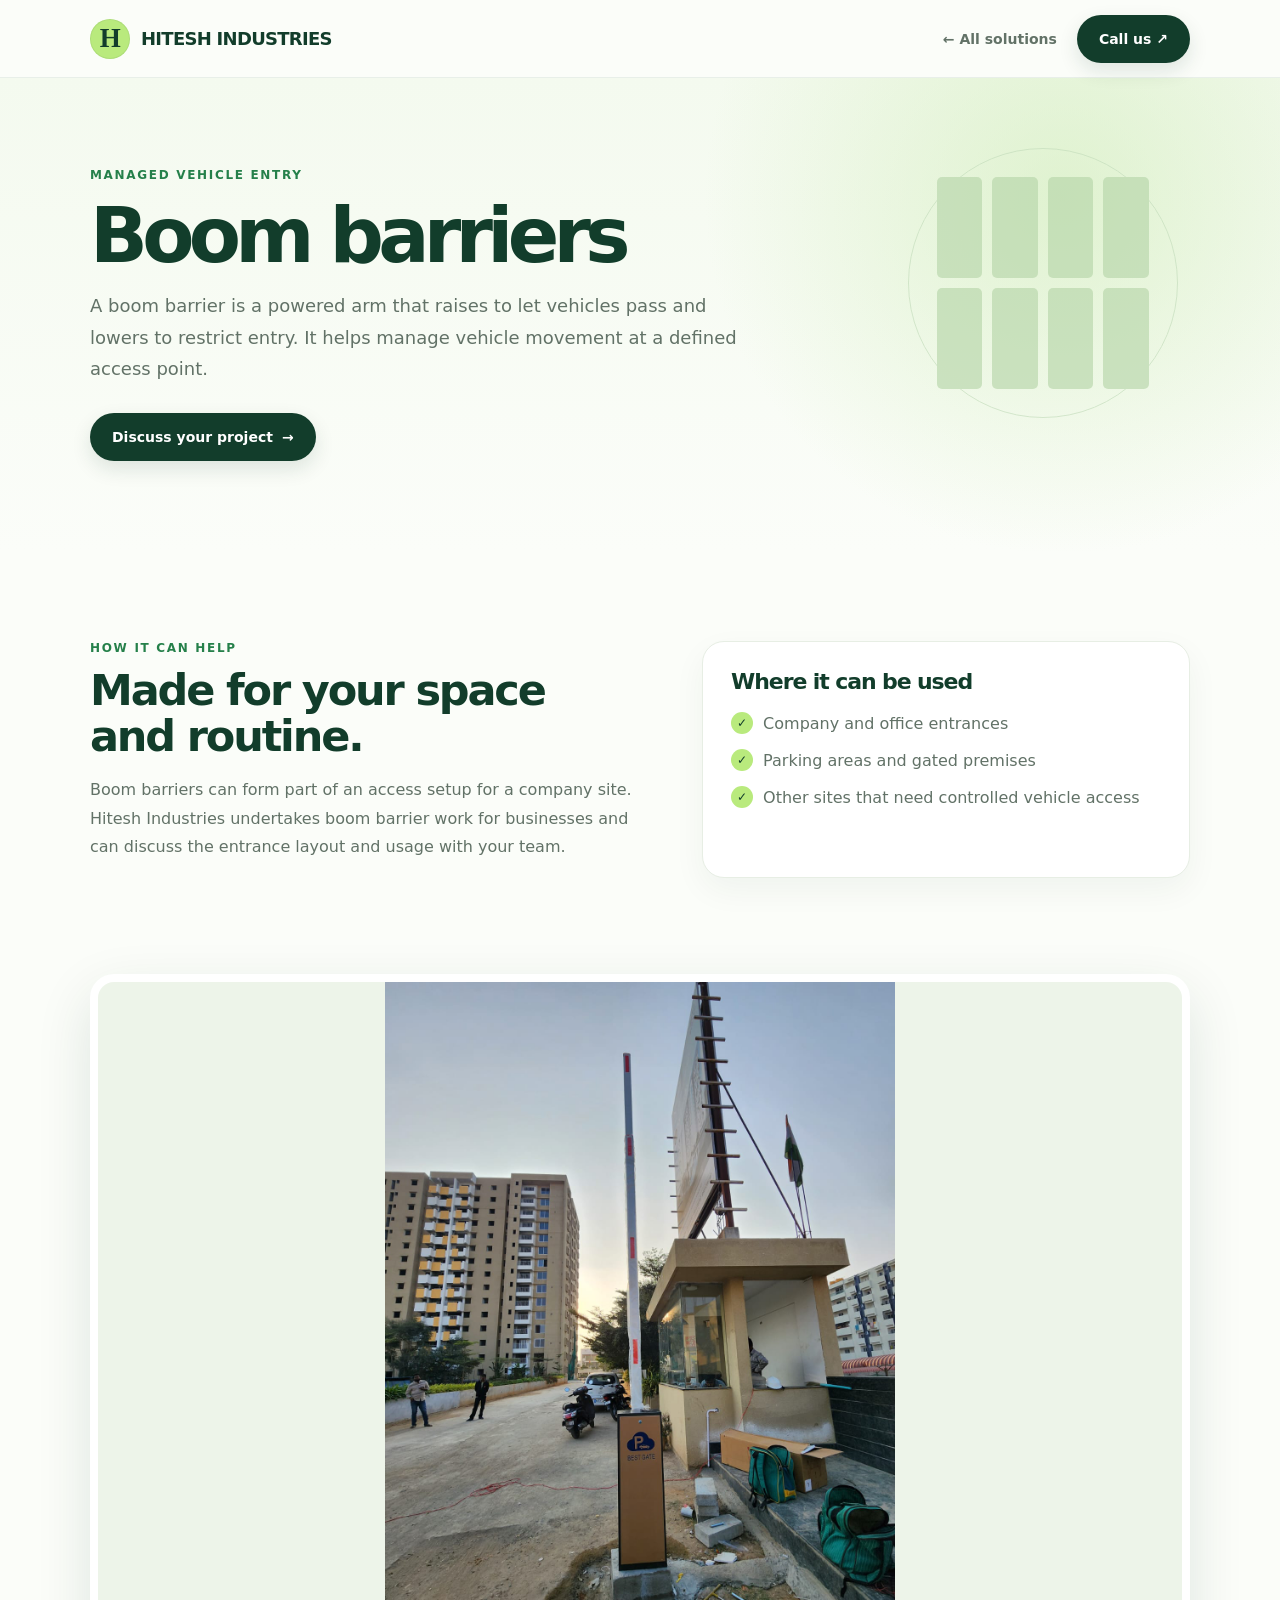
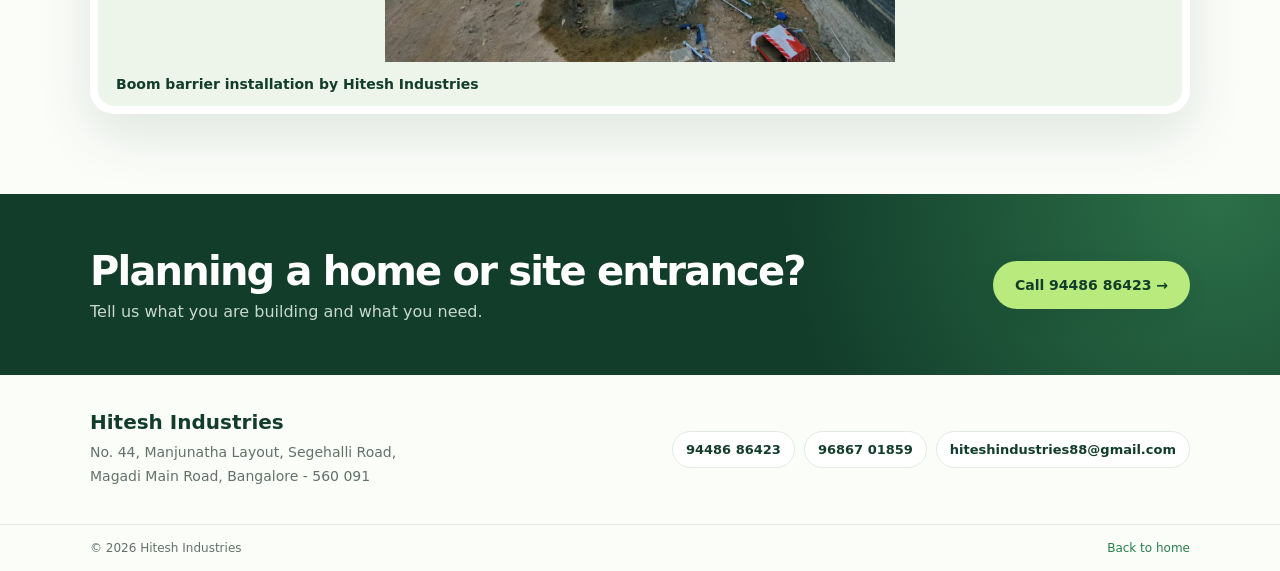
==== solutions/boom-barriers.html @ 5a101bc6 "Add solution detail pages" ====
<!doctype html>
<html lang="en">
<head>
<meta charset="utf-8"><meta name="viewport" content="width=device-width, initial-scale=1"><meta name="theme-color" content="#f6fbf5">
<meta name="description" content="Boom barriers by Hitesh Industries, Bengaluru. Custom fabrication for home and business entrances.">
<title>Boom barriers | Hitesh Industries</title><link rel="stylesheet" href="detail.css">
</head>
<body>
<header class="topbar"><nav class="nav wrap" aria-label="Main navigation"><a class="brand" href="../index.html"><span class="brand-mark">H</span><span>HITESH INDUSTRIES</span></a><a class="back" href="../index.html#solutions">← All solutions</a><a class="button" href="tel:+919448686423">Call us ↗</a></nav></header>
<main>
<section class="hero"><div class="wrap hero-inner"><div class="eyebrow">Managed vehicle entry</div><h1>Boom barriers</h1><p class="intro">A boom barrier is a powered arm that raises to let vehicles pass and lowers to restrict entry. It helps manage vehicle movement at a defined access point.</p><a class="button" href="../index.html#contact">Discuss your project <span>→</span></a></div><div class="decor" aria-hidden="true"><span></span><span></span><span></span><span></span><span></span><span></span><span></span><span></span></div></section>
<section class="content wrap"><div class="copy"><div class="eyebrow">How it can help</div><h2>Made for your space and routine.</h2><p>Boom barriers can form part of an access setup for a company site. Hitesh Industries undertakes boom barrier work for businesses and can discuss the entrance layout and usage with your team.</p></div><aside class="uses"><h2>Where it can be used</h2><ul><li>Company and office entrances</li>
<li>Parking areas and gated premises</li>
<li>Other sites that need controlled vehicle access</li></ul></aside></section>
<section class="project-photo-section"><div class="wrap"><figure class="project-photo portrait"><img src="../images/projects/boom-barrier-installation.jpeg" alt="Boom barrier installation at a residential complex entrance"><figcaption>Boom barrier installation by Hitesh Industries</figcaption></figure></div></section>
<section class="cta"><div class="wrap cta-inner"><div><h2>Planning a home or site entrance?</h2><p>Tell us what you are building and what you need.</p></div><a class="button" href="tel:+919448686423">Call 94486 86423 →</a></div></section>
<section class="contact wrap"><div><h2>Hitesh Industries</h2><p>No. 44, Manjunatha Layout, Segehalli Road,<br>Magadi Main Road, Bangalore - 560 091</p></div><div class="links"><a href="tel:+919448686423">94486 86423</a><a href="tel:+919686701859">96867 01859</a><a href="mailto:hiteshindustries88@gmail.com">hiteshindustries88@gmail.com</a></div></section>
</main><footer><div class="wrap">© 2026 Hitesh Industries <a href="../index.html">Back to home</a></div></footer>
</body></html>
---- solutions/detail.css ----
:root{--forest:#174b34;--green:#2f8a50;--lime:#b7e878;--paper:#f8fbf6;--muted:#647267;--line:#dce8da}*{box-sizing:border-box}body{margin:0;background:var(--paper);color:#1d2a22;font-family:Inter,ui-sans-serif,system-ui,-apple-system,"Segoe UI",sans-serif}a{color:inherit;text-decoration:none}.wrap{width:min(1100px,calc(100% - 48px));margin-inline:auto}.topbar{height:78px;display:flex;align-items:center;border-bottom:1px solid rgb(23 75 52 / 8%)}.nav{display:flex;align-items:center;justify-content:space-between;gap:20px}.brand{display:inline-flex;align-items:center;gap:11px;font-weight:800;letter-spacing:-.04em;color:var(--forest);font-size:18px}.brand-mark{display:grid;place-items:center;width:40px;height:40px;border-radius:50%;background:var(--lime);font:700 27px Georgia,serif}.back{margin-left:auto;color:var(--muted);font-size:14px;font-weight:650}.button{display:inline-flex;align-items:center;justify-content:center;gap:9px;min-height:48px;padding:0 22px;border-radius:999px;background:var(--forest);color:#fff;font-weight:700;font-size:14px}.hero{position:relative;overflow:hidden;min-height:420px;padding:90px 0;background:radial-gradient(ellipse at 83% 40%,#dcedd0 0,transparent 37%),#f2f8ef}.hero-inner{position:relative;z-index:1}.eyebrow{color:var(--green);font-size:12px;font-weight:800;letter-spacing:.14em;text-transform:uppercase}.hero h1{max-width:700px;margin:17px 0;color:var(--forest);font-size:clamp(43px,7vw,76px);line-height:.98;letter-spacing:-.065em}.intro{max-width:680px;margin:0 0 28px;color:var(--muted);font-size:18px;line-height:1.75}.decor{position:absolute;right:8%;top:70px;width:270px;height:270px;border:1px solid #c3dcbb;border-radius:50%;display:grid;grid-template-columns:repeat(4,1fr);gap:10px;padding:28px;opacity:.65}.decor span{background:#b7d6aa;border-radius:5px}.content{display:grid;grid-template-columns:1fr .9fr;gap:70px;padding-top:80px;padding-bottom:86px}.copy h2,.uses h2{margin:12px 0;color:var(--forest);font-size:clamp(29px,4vw,43px);line-height:1.08;letter-spacing:-.05em}.copy p{color:var(--muted);font-size:16px;line-height:1.8}.uses{padding:28px;border:1px solid var(--line);border-radius:22px;background:white}.uses h2{font-size:22px;margin:0 0 18px}.uses ul{display:grid;gap:13px;padding:0;margin:0;list-style:none;color:var(--muted);line-height:1.5}.uses li{display:flex;gap:10px}.uses li:before{content:"✓";display:grid;place-items:center;flex:0 0 22px;height:22px;border-radius:50%;background:var(--lime);color:var(--forest);font-size:12px;font-weight:800}.cta{padding:54px 0;background:var(--forest);color:white}.cta-inner{display:flex;align-items:center;justify-content:space-between;gap:25px}.cta h2{margin:0 0 8px;font-size:clamp(27px,4vw,40px);letter-spacing:-.045em}.cta p{margin:0;color:#c7d9cc}.cta .button{background:var(--lime);color:var(--forest);flex-shrink:0}.contact{display:flex;align-items:center;justify-content:space-between;gap:25px;padding-top:35px;padding-bottom:35px}.contact h2{margin:0 0 7px;color:var(--forest);font-size:20px}.contact p{margin:0;color:var(--muted);font-size:14px;line-height:1.7}.links{display:flex;flex-wrap:wrap;gap:9px}.links a{padding:10px 13px;border:1px solid var(--line);border-radius:999px;background:white;color:var(--forest);font-size:13px;font-weight:700}footer{padding:16px 0;border-top:1px solid var(--line);color:var(--muted);font-size:12px}footer .wrap{display:flex;justify-content:space-between}footer a{color:var(--green)}.project-photo-section{padding:0 0 80px}.project-photo{margin:0;overflow:hidden;border:8px solid #fff;border-radius:24px;background:#edf4e9;box-shadow:0 20px 55px rgb(18 61 43 / 12%)}.project-photo img{display:block;width:100%;max-height:560px;object-fit:cover}.project-photo.portrait img{width:auto;max-width:100%;height:auto;max-height:680px;margin-inline:auto;object-fit:contain}.project-photo figcaption{padding:14px 18px;color:var(--forest);font-size:14px;font-weight:700}@media(max-width:700px){.project-photo-section{padding-bottom:58px}.project-photo{border-width:5px;border-radius:18px}}
/* Modern page finish */
:root{--forest:#123d2b;--green:#25804a;--lime:#b9ea7d;--paper:#fbfdf9;--muted:#627267;--line:#e2ebe0}
.topbar{position:sticky;top:0;z-index:10;background:rgb(251 253 249 / 88%);backdrop-filter:blur(18px)}
.brand-mark{box-shadow:inset 0 0 0 1px rgb(18 61 43 / 7%)}
.button{box-shadow:0 8px 20px rgb(18 61 43 / 12%);transition:transform .2s ease,background .2s ease}.button:hover{transform:translateY(-2px);background:var(--green)}
.hero{background:radial-gradient(circle at 83% 25%,rgb(205 235 180 / 55%),transparent 32%),linear-gradient(180deg,#f4faef,#fbfdf9)}
.hero h1{letter-spacing:-.075em}.content{padding-top:90px;padding-bottom:96px}.uses{border-color:#e7eee4;box-shadow:0 12px 32px rgb(21 59 37 / 5%)}
.cta{background:radial-gradient(circle at 95% 0%,#2c7048 0,transparent 35%),var(--forest)}
@media(max-width:700px){.content{padding-top:60px;padding-bottom:65px}}
@media(max-width:700px){.hero{padding:70px 0;min-height:0}.decor{right:-110px;opacity:.3}.content{grid-template-columns:1fr;gap:28px;padding-top:58px;padding-bottom:60px}.cta-inner,.contact{align-items:flex-start;flex-direction:column}.wrap{width:calc(100% - 34px)}.brand{font-size:15px}.brand-mark{width:36px;height:36px}.back{font-size:12px}.nav .button{min-height:41px;padding:0 15px;font-size:12px}.intro{font-size:16px}}
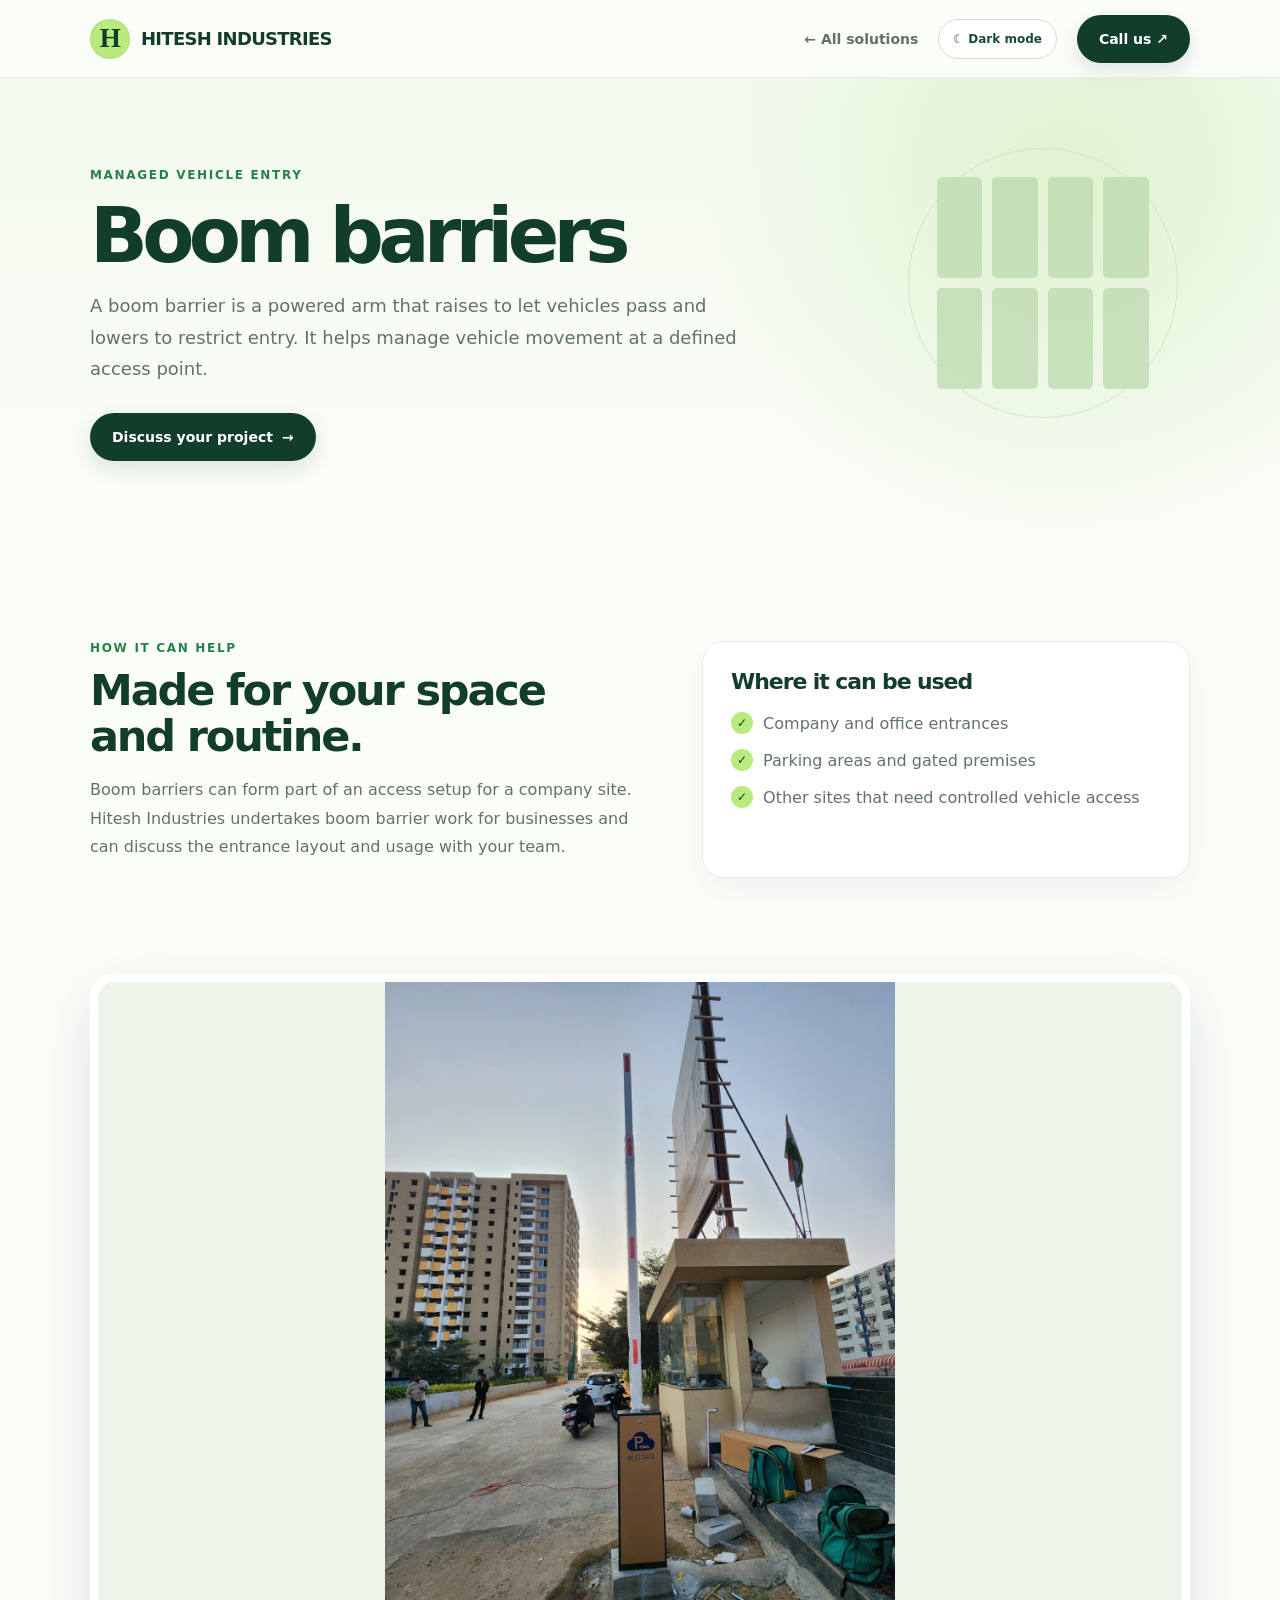
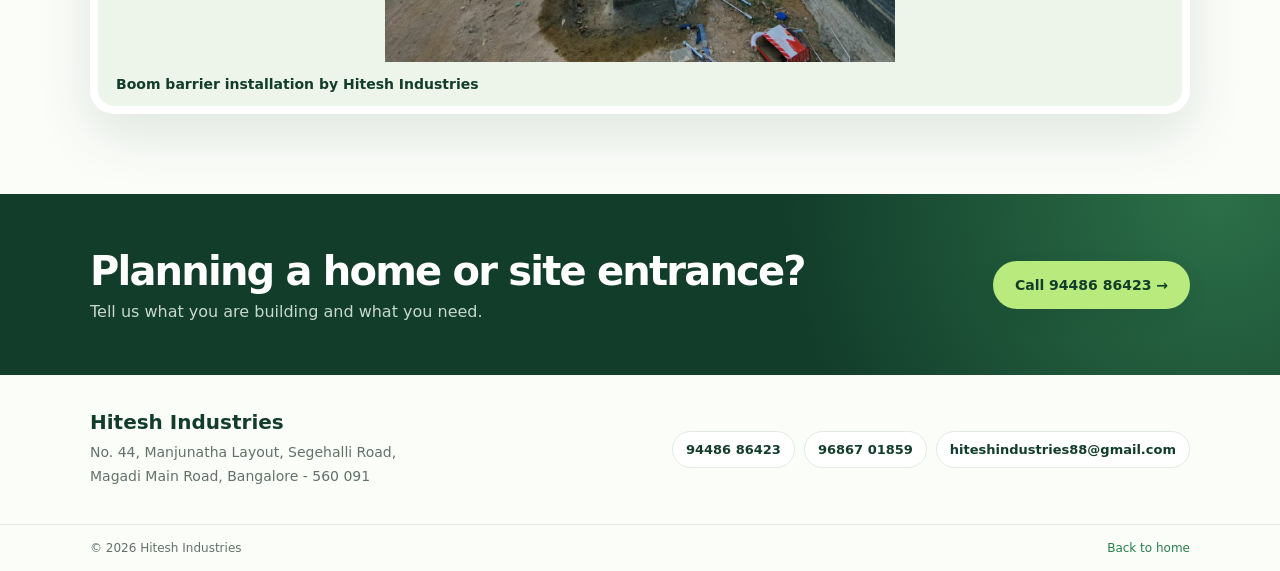
==== commit 48fcb8e4: "Enable theme toggle on boom barrier page" ====
--- a/solutions/boom-barriers.html
+++ b/solutions/boom-barriers.html
@@ -1,21 +1,21 @@
-<!doctype html>
-<html lang="en">
-<head>
-<meta charset="utf-8"><meta name="viewport" content="width=device-width, initial-scale=1"><meta name="theme-color" content="#f6fbf5">
-<meta name="description" content="Boom barriers by Hitesh Industries, Bengaluru. Custom fabrication for home and business entrances.">
-<title>Boom barriers | Hitesh Industries</title><link rel="stylesheet" href="detail.css">
-</head>
-<body>
-<header class="topbar"><nav class="nav wrap" aria-label="Main navigation"><a class="brand" href="../index.html"><span class="brand-mark">H</span><span>HITESH INDUSTRIES</span></a><a class="back" href="../index.html#solutions">← All solutions</a><a class="button" href="tel:+919448686423">Call us ↗</a></nav></header>
-<main>
-<section class="hero"><div class="wrap hero-inner"><div class="eyebrow">Managed vehicle entry</div><h1>Boom barriers</h1><p class="intro">A boom barrier is a powered arm that raises to let vehicles pass and lowers to restrict entry. It helps manage vehicle movement at a defined access point.</p><a class="button" href="../index.html#contact">Discuss your project <span>→</span></a></div><div class="decor" aria-hidden="true"><span></span><span></span><span></span><span></span><span></span><span></span><span></span><span></span></div></section>
-<section class="content wrap"><div class="copy"><div class="eyebrow">How it can help</div><h2>Made for your space and routine.</h2><p>Boom barriers can form part of an access setup for a company site. Hitesh Industries undertakes boom barrier work for businesses and can discuss the entrance layout and usage with your team.</p></div><aside class="uses"><h2>Where it can be used</h2><ul><li>Company and office entrances</li>
-<li>Parking areas and gated premises</li>
+<!doctype html>
+<html lang="en">
+<head>
+<meta charset="utf-8"><meta name="viewport" content="width=device-width, initial-scale=1"><meta name="theme-color" content="#f6fbf5">
+<meta name="description" content="Boom barriers by Hitesh Industries, Bengaluru. Custom fabrication for home and business entrances.">
+<title>Boom barriers | Hitesh Industries</title><link rel="stylesheet" href="detail.css">
+</head>
+<body>
+<header class="topbar"><nav class="nav wrap" aria-label="Main navigation"><a class="brand" href="../index.html"><span class="brand-mark">H</span><span>HITESH INDUSTRIES</span></a><a class="back" href="../index.html#solutions">← All solutions</a><a class="button" href="tel:+919448686423">Call us ↗</a></nav></header>
+<main>
+<section class="hero"><div class="wrap hero-inner"><div class="eyebrow">Managed vehicle entry</div><h1>Boom barriers</h1><p class="intro">A boom barrier is a powered arm that raises to let vehicles pass and lowers to restrict entry. It helps manage vehicle movement at a defined access point.</p><a class="button" href="../index.html#contact">Discuss your project <span>→</span></a></div><div class="decor" aria-hidden="true"><span></span><span></span><span></span><span></span><span></span><span></span><span></span><span></span></div></section>
+<section class="content wrap"><div class="copy"><div class="eyebrow">How it can help</div><h2>Made for your space and routine.</h2><p>Boom barriers can form part of an access setup for a company site. Hitesh Industries undertakes boom barrier work for businesses and can discuss the entrance layout and usage with your team.</p></div><aside class="uses"><h2>Where it can be used</h2><ul><li>Company and office entrances</li>
+<li>Parking areas and gated premises</li>
 <li>Other sites that need controlled vehicle access</li></ul></aside></section>
 <section class="project-photo-section"><div class="wrap"><figure class="project-photo portrait"><img src="../images/projects/boom-barrier-installation.jpeg" alt="Boom barrier installation at a residential complex entrance"><figcaption>Boom barrier installation by Hitesh Industries</figcaption></figure></div></section>
-<section class="cta"><div class="wrap cta-inner"><div><h2>Planning a home or site entrance?</h2><p>Tell us what you are building and what you need.</p></div><a class="button" href="tel:+919448686423">Call 94486 86423 →</a></div></section>
-<section class="contact wrap"><div><h2>Hitesh Industries</h2><p>No. 44, Manjunatha Layout, Segehalli Road,<br>Magadi Main Road, Bangalore - 560 091</p></div><div class="links"><a href="tel:+919448686423">94486 86423</a><a href="tel:+919686701859">96867 01859</a><a href="mailto:hiteshindustries88@gmail.com">hiteshindustries88@gmail.com</a></div></section>
-</main><footer><div class="wrap">© 2026 Hitesh Industries <a href="../index.html">Back to home</a></div></footer>
-</body></html>
+<section class="cta"><div class="wrap cta-inner"><div><h2>Planning a home or site entrance?</h2><p>Tell us what you are building and what you need.</p></div><a class="button" href="tel:+919448686423">Call 94486 86423 →</a></div></section>
+<section class="contact wrap"><div><h2>Hitesh Industries</h2><p>No. 44, Manjunatha Layout, Segehalli Road,<br>Magadi Main Road, Bangalore - 560 091</p></div><div class="links"><a href="tel:+919448686423">94486 86423</a><a href="tel:+919686701859">96867 01859</a><a href="mailto:hiteshindustries88@gmail.com">hiteshindustries88@gmail.com</a></div></section>
+</main><footer><div class="wrap">© 2026 Hitesh Industries <a href="../index.html">Back to home</a></div></footer>
+<script src="../theme.js"></script></body></html>
 
 
